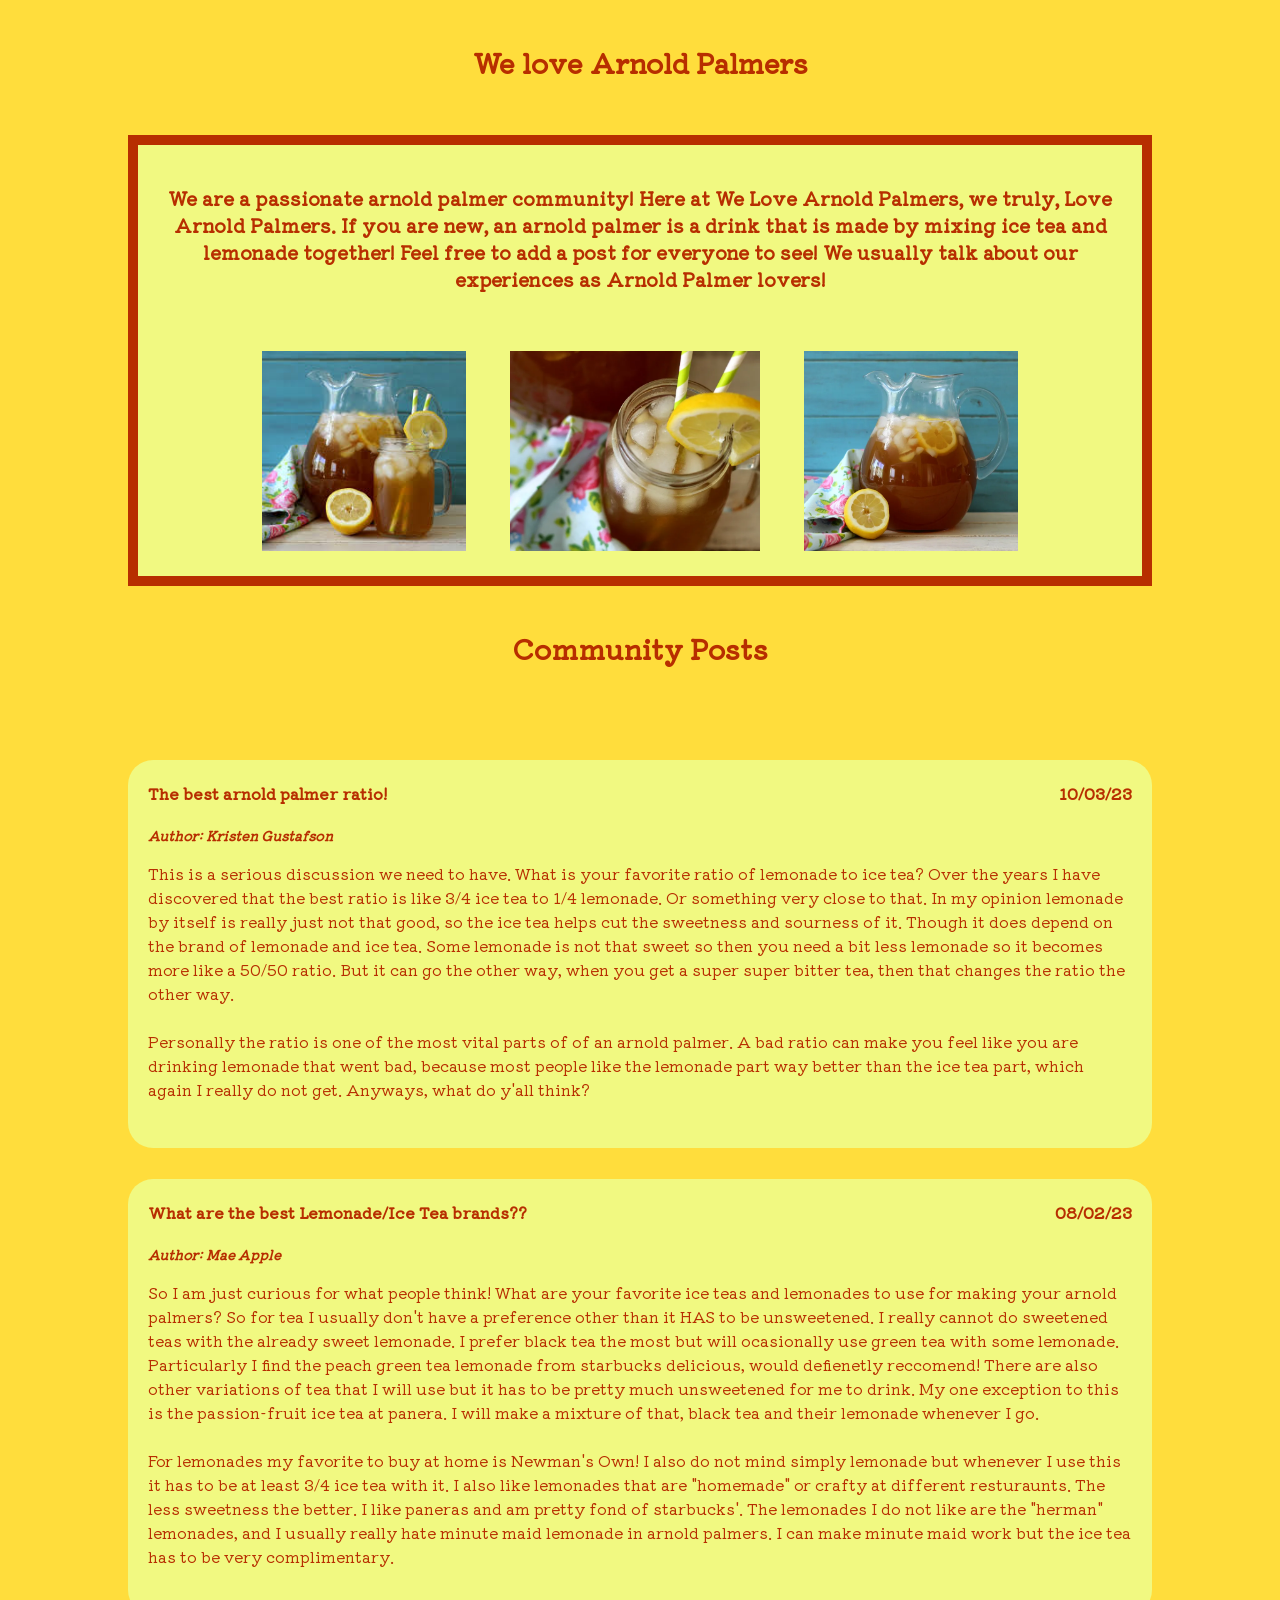
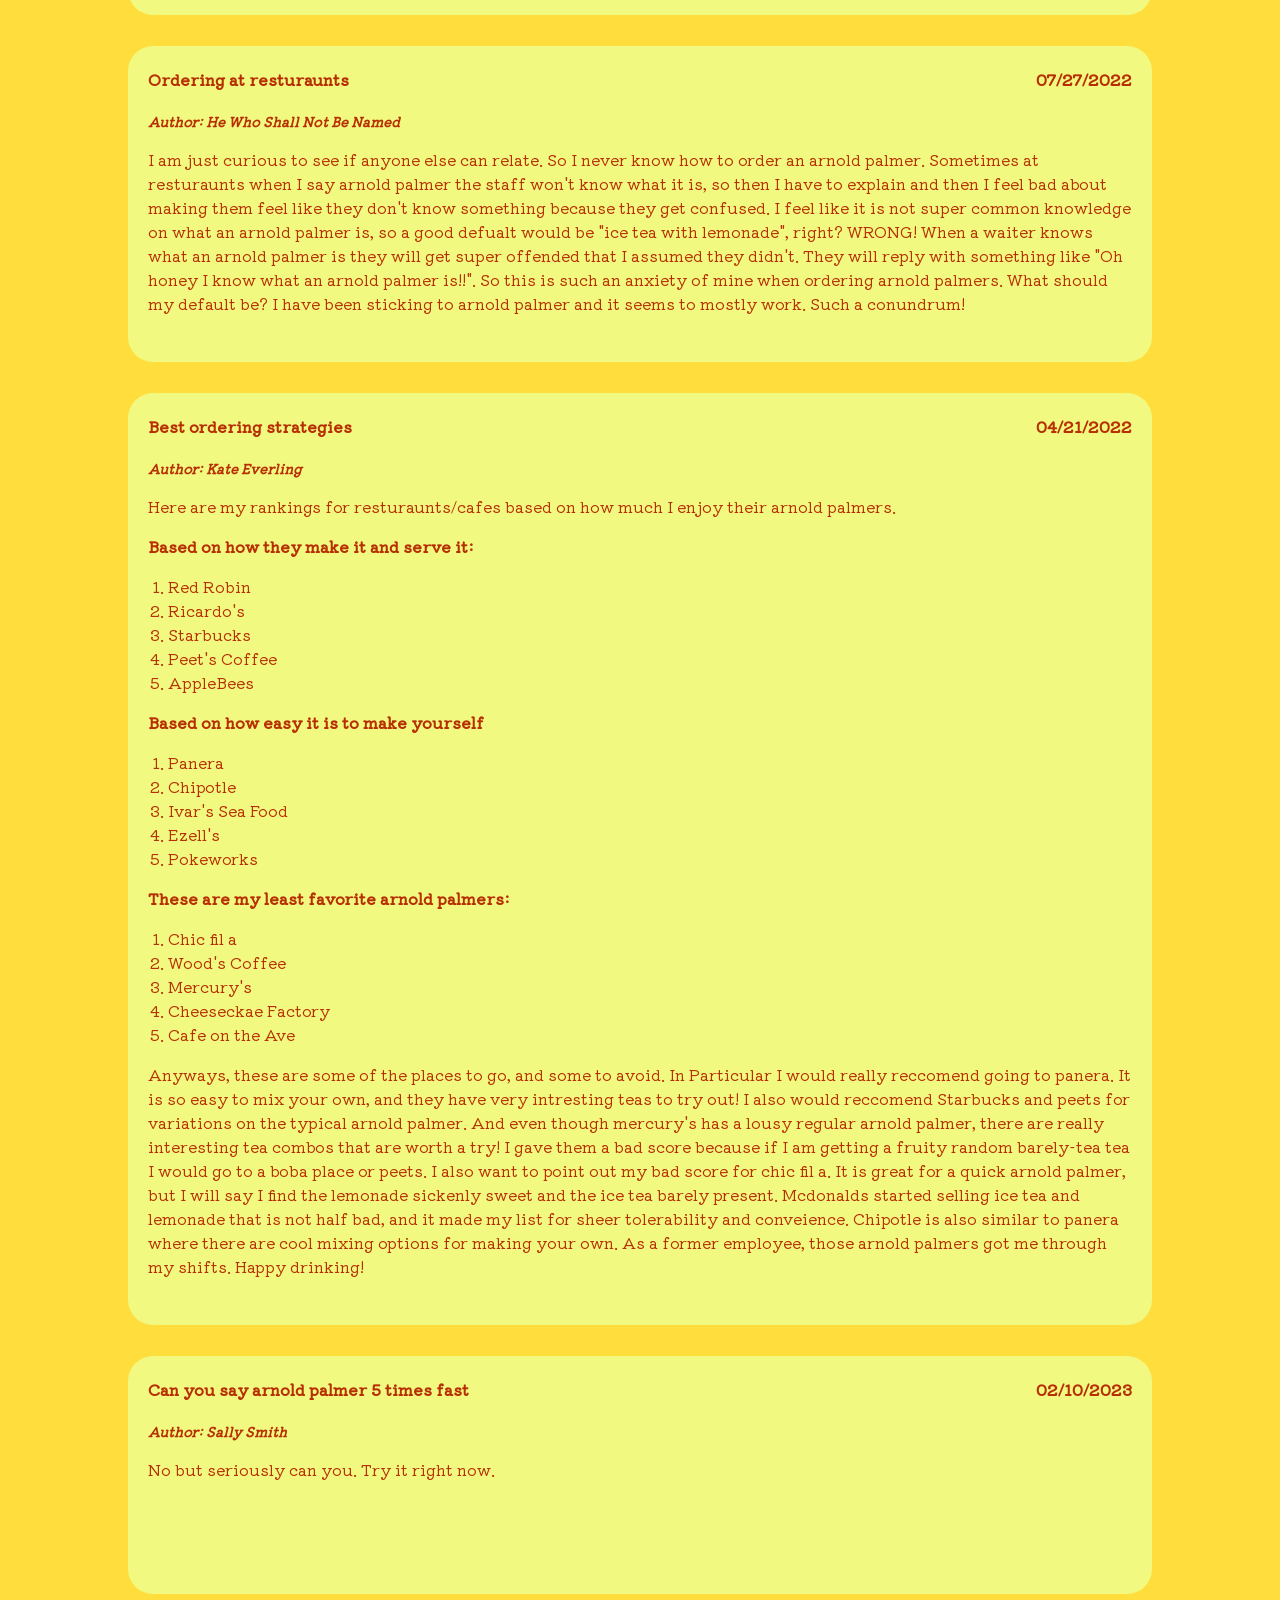
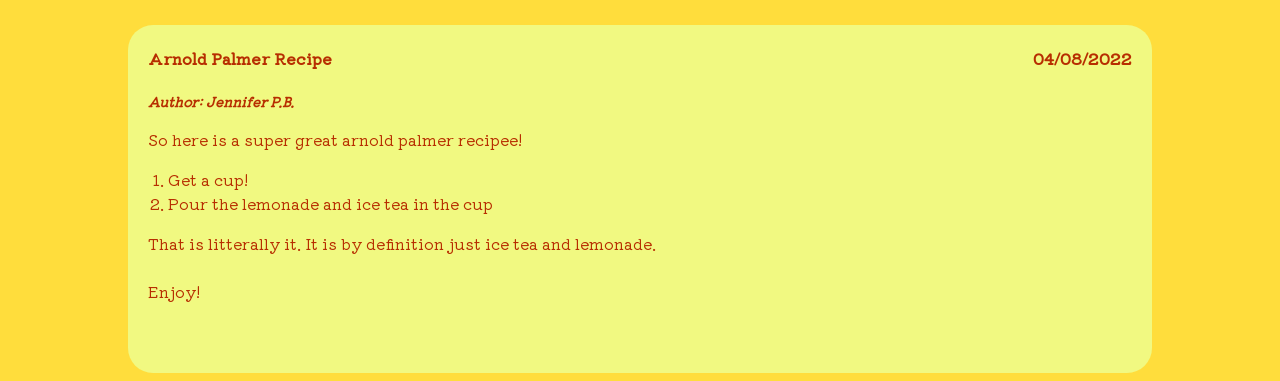
==== index.html @ 38d251b2 "change to index html to publish" ====
<!DOCTYPE html>

<!--
***
Kristen Gustafson
October 2nd 2023
Section AC Elias Belzberg and Kasten Dylan Welsh

This is a page that is supposed to represent a
community blog about arnold palmers. There are
posts from different authors. Each post will
have the date it was posted, the title and
the autho rname
***
-->

<html lang="en">
  <head>
    <meta charset="utf-8">
    <link rel="stylesheet" href="styles.css">
    <link rel="stylesheet" href="https://fonts.googleapis.com/css?family=Kiwi+Maru">
    <title>CP1</title>
  </head>
  <body>
    <header>
      <section id="title-section">
        <h1> We love Arnold Palmers </h1>
      </section>

      <section id="description">
        <h3>
          We are a passionate arnold palmer community! Here at We Love
          Arnold Palmers, we truly, Love Arnold Palmers. If you are new,
          an arnold palmer is a drink that is made by mixing ice tea and lemonade
          together! Feel free to add a post for everyone to see! We usually
          talk about our experiences as Arnold Palmer lovers!
        </h3>
        <!--
          Image Citation
          Author: Jennifer
          https://www.peanutbutterandpeppers.com/2016/05/18/arnold-palmer-drink-low-calorie/
        -->
        <img src="drink1.jpg" alt="Arnold palmer drink" class="picture">
        <img src="drink3.jpg" alt="Arnold palmer drink" class="picture">
        <img src="drink2.jpg" alt="Arnold palmer drink" class="picture">
      </section>
    </header>
    <main>
      <section id="community-title">
        <h2>Community Posts</h2>
      </section>

      <section class="blog-post">
        <article class="blog-title-date">
          <h4>The best arnold palmer ratio!</h4>
          <h4>10/03/23</h4>
        </article>
        <h5><em>Author: Kristen Gustafson</em></h5>
        <p>
          This is a serious discussion we need to have. What is your favorite ratio
          of lemonade to ice tea? Over the years I have discovered that the best ratio
          is like 3/4 ice tea to 1/4 lemonade. Or something very close to that. In my
          opinion lemonade by itself is really just not that good, so the ice tea helps
          cut the sweetness and sourness of it. Though it does depend on the brand of
          lemonade and ice tea. Some lemonade is not that sweet so then you need a bit
          less lemonade so it becomes more like a 50/50 ratio. But it can go the other way,
          when you get a super super bitter tea, then that changes the ratio the other way.
          <br>
          <br>
          Personally the ratio is one of the most vital parts of of an arnold palmer.
          A bad ratio can make you feel like you are drinking lemonade that went bad, because
          most people like the lemonade part way better than the ice tea part, which again I really
          do not get. Anyways, what do y'all think?
        </p>
      </section>

      <section class="blog-post">
        <article class="blog-title-date">
          <h4>What are the best Lemonade/Ice Tea brands??</h4>
          <h4>08/02/23</h4>
        </article>
        <h5><em>Author: Mae Apple</em></h5>
        <p>
          So I am just curious for what people think! What are your favorite ice teas and
          lemonades to use for making your arnold palmers? So for tea I usually don't have a
          preference other than it HAS to be unsweetened. I really cannot do sweetened teas with
          the already sweet lemonade. I prefer black tea the most but will ocasionally use
          green tea with some lemonade. Particularly I find the peach green tea lemonade
          from starbucks delicious, would defienetly reccomend! There are also other variations
          of tea that I will use but it has to be pretty much unsweetened for me to drink. My
          one exception to this is the passion-fruit ice tea at panera. I will make a mixture
          of that, black tea and their lemonade whenever I go.
          <br>
          <br>
          For lemonades my favorite to buy at home is Newman's Own! I also do not mind simply
          lemonade but whenever I use this it has to be at least 3/4 ice tea with it. I also like
          lemonades that are "homemade" or crafty at different resturaunts. The less sweetness
          the better. I like paneras and am pretty fond of starbucks'. The lemonades I do not like
          are the "herman" lemonades, and I usually really hate minute maid lemonade in arnold
          palmers. I can make minute maid work but the ice tea has to be very complimentary.
        </p>
      </section>

      <section class="blog-post">
        <article class="blog-title-date">
          <h4>Ordering at resturaunts</h4>
          <h4>07/27/2022</h4>
        </article>
        <h5><em>Author: He Who Shall Not Be Named</em></h5>
        <p>
          I am just curious to see if anyone else can relate. So I never know how to order an
          arnold palmer. Sometimes at resturaunts when I say arnold palmer the staff won't
          know what it is, so then I have to explain and then I feel bad about making them feel
          like they don't know something because they get confused. I feel like it is not super
          common knowledge on what an arnold palmer is, so a good defualt would be "ice tea
          with lemonade", right? WRONG! When a waiter knows what an arnold palmer
          is they will get super offended that I assumed they didn't. They will reply with
          something like "Oh honey I know what an arnold palmer is!!". So this is such
          an anxiety of mine when ordering arnold palmers. What should my default be? I have
          been sticking to arnold palmer and it seems to mostly work. Such a conundrum!
        </p>
      </section>

      <section class="blog-post">
        <article class="blog-title-date">
          <h4>Best ordering strategies</h4>
          <h4>04/21/2022</h4>
        </article>
        <h5><em>Author: Kate Everling</em></h5>
        <p>
          Here are my rankings for resturaunts/cafes based on how much I enjoy
          their arnold palmers.
        </p>
        <p><strong>Based on how they make it and serve it:</strong></p>
        <ol>
          <li>Red Robin</li>
          <li>Ricardo's</li>
          <li>Starbucks</li>
          <li>Peet's Coffee</li>
          <li>AppleBees</li>
        </ol>

        <p><strong>Based on how easy it is to make yourself</strong></p>
        <ol>
          <li>Panera</li>
          <li>Chipotle</li>
          <li>Ivar's Sea Food</li>
          <li>Ezell's</li>
          <li>Pokeworks</li>
        </ol>

        <p><strong>These are my least favorite arnold palmers:</strong></p>
        <ol>
          <li>Chic fil a</li>
          <li>Wood's Coffee</li>
          <li>Mercury's</li>
          <li>Cheeseckae Factory</li>
          <li>Cafe on the Ave</li>
        </ol>

        <p>
          Anyways, these are some of the places to go, and some to avoid. In Particular
          I would really reccomend going to panera. It is so easy to mix your own, and
          they have very intresting teas to try out! I also would reccomend Starbucks and
          peets for variations on the typical arnold palmer. And even though mercury's has
          a lousy regular arnold palmer, there are really interesting tea combos that
          are worth a try! I gave them a bad score because if I am getting a fruity
          random barely-tea tea I would go to a boba place or peets. I also want to
          point out my bad score for chic fil a. It is great for a quick arnold palmer,
          but I will say I find the lemonade sickenly sweet and the ice tea
          barely present. Mcdonalds started selling ice tea and lemonade that is not
          half bad, and it made my list for sheer tolerability and conveience. Chipotle is
          also similar to panera where there are cool mixing options for making
          your own. As a former employee, those arnold palmers got me through
          my shifts. Happy drinking!
        </p>
      </section>

      <section class="blog-post">
        <article class="blog-title-date">
          <h4>Can you say arnold palmer 5 times fast</h4>
          <h4>02/10/2023</h4>
        </article>
        <h5><em>Author: Sally Smith </em></h5>
        <p>No but seriously can you. Try it right now.</p>
      </section>

      <section class="blog-post">
        <article class="blog-title-date">
          <h4>Arnold Palmer Recipe</h4>
          <h4>04/08/2022</h4>
        </article>
        <h5><em>Author: Jennifer P.B.</em></h5>
        <p>So here is a super great arnold palmer recipee!</p>
        <ol>
          <li> Get a cup! </li>
          <li> Pour the lemonade and ice tea in the cup</li>
        </ol>
        <p>
          That is litterally it. It is by definition just ice tea and lemonade.
          <br>
          <br>
          Enjoy!
        </p>
      </section>
    </main>
  </body>
</html>
---- styles.css ----
/*
  Kristen Gustafson
  October 2nd 2023
  Section AC Elias Belzberg and Kasten Dylan Welsh

  This is a CSS styling file to provide style rules
  for two html files. This file styles "about" and
  "blog". There is a orange and yellow color theme
  throughout both of these pages.
*/
body {
  background-color: #FFDD3C;
  font-family: "Kiwi Maru", sans-serif;
  margin-left: auto;
  margin-right: auto;
  width: 80%;
  color: #B72E00;
}

img {
  height: 200px;
}

h4, h5, p {
  padding-left: 2%;
  padding-right: 2%;
}

h5 {
  margin: 0%;
}

main, .blog-title-date {
  display: flex;
  flex-direction: column;
  flex-wrap: wrap;
}

h3, h1, h2, .picture {
  padding: 2%;
}

.blog-post {
  border-radius: 25px;
  margin-top: 3%;
  padding-bottom: 3%;
}

.blog-title-date {
  flex-direction: row;
  justify-content: space-between;
  padding-bottom: 0%;
}

#description, .blog-post {
  background-color: #F1F981;
}

#title-section, #description, #community-title {
  text-align: center;
}

#description {
  font-size: medium;
  border-style: solid;
  border-width: 10px;
  border-color: #B72E00;
}

#community-title, #title-section {
  font-size: large;
  padding-bottom: 1%;
}
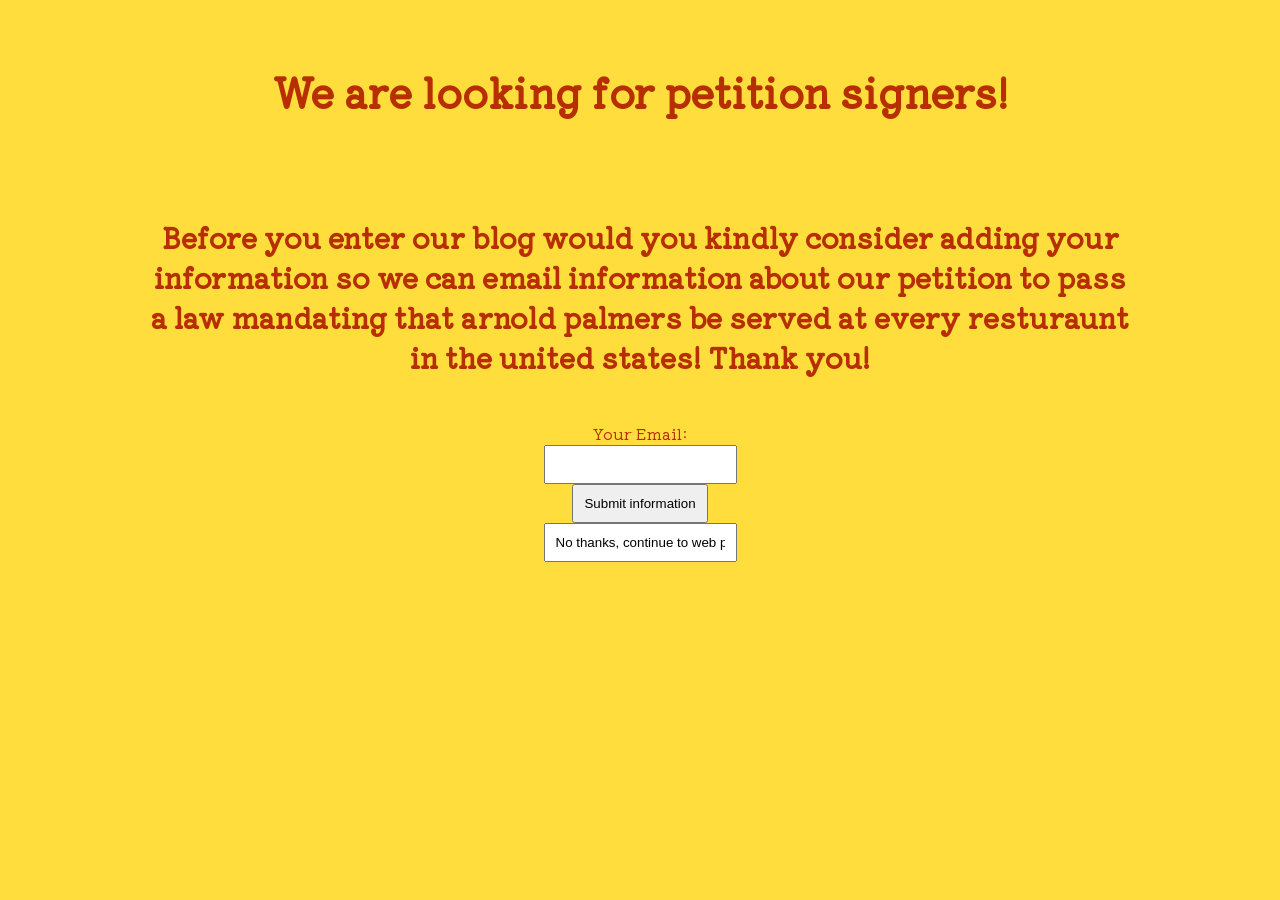
==== commit d1bd5db7: "Ok js version core" ====
--- a/index.html
+++ b/index.html
@@ -17,16 +17,33 @@
 <html lang="en">
   <head>
     <meta charset="utf-8">
+    <script src="index.js"></script>
     <link rel="stylesheet" href="styles.css">
     <link rel="stylesheet" href="https://fonts.googleapis.com/css?family=Kiwi+Maru">
-    <title>CP1</title>
+    <title> Blog </title>
   </head>
   <body>
+    <section id="petition">
+      <h1>
+        We are looking for petition signers!
+      </h1>
+      <h2>
+        Before you enter our blog would you kindly consider
+        adding your information so we can email information
+        about our petition to pass a law mandating that arnold
+        palmers be served at every resturaunt in the
+        united states! Thank you!
+      </h2>
+      <label for="author">Your Email: </label>
+      <input type="text" name="Author's Name">
+      <input class="petition-btn" type="submit" value="Submit information">
+      <input class="petition-btn" value="No thanks, continue to web page!">
+
+    </section>
     <header>
-      <section id="title-section">
-        <h1> We love Arnold Palmers </h1>
-      </section>
-
+      <h1> We love Arnold Palmers </h1>
+    </header>
+    <main>
       <section id="description">
         <h3>
           We are a passionate arnold palmer community! Here at We Love
@@ -44,165 +61,198 @@
         <img src="drink3.jpg" alt="Arnold palmer drink" class="picture">
         <img src="drink2.jpg" alt="Arnold palmer drink" class="picture">
       </section>
-    </header>
-    <main>
-      <section id="community-title">
-        <h2>Community Posts</h2>
-      </section>
-
-      <section class="blog-post">
-        <article class="blog-title-date">
-          <h4>The best arnold palmer ratio!</h4>
-          <h4>10/03/23</h4>
+
+      <section id="input-section">
+        <h2>Contribute!</h2>
+        <textarea rows="15" cols="50" id="textbox">
+          Write what on your mind!
+        </textarea>
+        <article>
+          <label for="author">Author's name:</label>
+          <input type="text" id="author" name="Author's Name">
+          <br>
+          <label for="title">Title:</label>
+          <input type="text" id="title" name="Title">
         </article>
-        <h5><em>Author: Kristen Gustafson</em></h5>
-        <p>
-          This is a serious discussion we need to have. What is your favorite ratio
-          of lemonade to ice tea? Over the years I have discovered that the best ratio
-          is like 3/4 ice tea to 1/4 lemonade. Or something very close to that. In my
-          opinion lemonade by itself is really just not that good, so the ice tea helps
-          cut the sweetness and sourness of it. Though it does depend on the brand of
-          lemonade and ice tea. Some lemonade is not that sweet so then you need a bit
-          less lemonade so it becomes more like a 50/50 ratio. But it can go the other way,
-          when you get a super super bitter tea, then that changes the ratio the other way.
-          <br>
-          <br>
-          Personally the ratio is one of the most vital parts of of an arnold palmer.
-          A bad ratio can make you feel like you are drinking lemonade that went bad, because
-          most people like the lemonade part way better than the ice tea part, which again I really
-          do not get. Anyways, what do y'all think?
-        </p>
-      </section>
-
-      <section class="blog-post">
-        <article class="blog-title-date">
-          <h4>What are the best Lemonade/Ice Tea brands??</h4>
-          <h4>08/02/23</h4>
-        </article>
-        <h5><em>Author: Mae Apple</em></h5>
-        <p>
-          So I am just curious for what people think! What are your favorite ice teas and
-          lemonades to use for making your arnold palmers? So for tea I usually don't have a
-          preference other than it HAS to be unsweetened. I really cannot do sweetened teas with
-          the already sweet lemonade. I prefer black tea the most but will ocasionally use
-          green tea with some lemonade. Particularly I find the peach green tea lemonade
-          from starbucks delicious, would defienetly reccomend! There are also other variations
-          of tea that I will use but it has to be pretty much unsweetened for me to drink. My
-          one exception to this is the passion-fruit ice tea at panera. I will make a mixture
-          of that, black tea and their lemonade whenever I go.
-          <br>
-          <br>
-          For lemonades my favorite to buy at home is Newman's Own! I also do not mind simply
-          lemonade but whenever I use this it has to be at least 3/4 ice tea with it. I also like
-          lemonades that are "homemade" or crafty at different resturaunts. The less sweetness
-          the better. I like paneras and am pretty fond of starbucks'. The lemonades I do not like
-          are the "herman" lemonades, and I usually really hate minute maid lemonade in arnold
-          palmers. I can make minute maid work but the ice tea has to be very complimentary.
-        </p>
-      </section>
-
-      <section class="blog-post">
-        <article class="blog-title-date">
-          <h4>Ordering at resturaunts</h4>
-          <h4>07/27/2022</h4>
-        </article>
-        <h5><em>Author: He Who Shall Not Be Named</em></h5>
-        <p>
-          I am just curious to see if anyone else can relate. So I never know how to order an
-          arnold palmer. Sometimes at resturaunts when I say arnold palmer the staff won't
-          know what it is, so then I have to explain and then I feel bad about making them feel
-          like they don't know something because they get confused. I feel like it is not super
-          common knowledge on what an arnold palmer is, so a good defualt would be "ice tea
-          with lemonade", right? WRONG! When a waiter knows what an arnold palmer
-          is they will get super offended that I assumed they didn't. They will reply with
-          something like "Oh honey I know what an arnold palmer is!!". So this is such
-          an anxiety of mine when ordering arnold palmers. What should my default be? I have
-          been sticking to arnold palmer and it seems to mostly work. Such a conundrum!
-        </p>
-      </section>
-
-      <section class="blog-post">
-        <article class="blog-title-date">
-          <h4>Best ordering strategies</h4>
-          <h4>04/21/2022</h4>
-        </article>
-        <h5><em>Author: Kate Everling</em></h5>
-        <p>
-          Here are my rankings for resturaunts/cafes based on how much I enjoy
-          their arnold palmers.
-        </p>
-        <p><strong>Based on how they make it and serve it:</strong></p>
-        <ol>
-          <li>Red Robin</li>
-          <li>Ricardo's</li>
-          <li>Starbucks</li>
-          <li>Peet's Coffee</li>
-          <li>AppleBees</li>
-        </ol>
-
-        <p><strong>Based on how easy it is to make yourself</strong></p>
-        <ol>
-          <li>Panera</li>
-          <li>Chipotle</li>
-          <li>Ivar's Sea Food</li>
-          <li>Ezell's</li>
-          <li>Pokeworks</li>
-        </ol>
-
-        <p><strong>These are my least favorite arnold palmers:</strong></p>
-        <ol>
-          <li>Chic fil a</li>
-          <li>Wood's Coffee</li>
-          <li>Mercury's</li>
-          <li>Cheeseckae Factory</li>
-          <li>Cafe on the Ave</li>
-        </ol>
-
-        <p>
-          Anyways, these are some of the places to go, and some to avoid. In Particular
-          I would really reccomend going to panera. It is so easy to mix your own, and
-          they have very intresting teas to try out! I also would reccomend Starbucks and
-          peets for variations on the typical arnold palmer. And even though mercury's has
-          a lousy regular arnold palmer, there are really interesting tea combos that
-          are worth a try! I gave them a bad score because if I am getting a fruity
-          random barely-tea tea I would go to a boba place or peets. I also want to
-          point out my bad score for chic fil a. It is great for a quick arnold palmer,
-          but I will say I find the lemonade sickenly sweet and the ice tea
-          barely present. Mcdonalds started selling ice tea and lemonade that is not
-          half bad, and it made my list for sheer tolerability and conveience. Chipotle is
-          also similar to panera where there are cool mixing options for making
-          your own. As a former employee, those arnold palmers got me through
-          my shifts. Happy drinking!
-        </p>
-      </section>
-
-      <section class="blog-post">
-        <article class="blog-title-date">
-          <h4>Can you say arnold palmer 5 times fast</h4>
-          <h4>02/10/2023</h4>
-        </article>
-        <h5><em>Author: Sally Smith </em></h5>
-        <p>No but seriously can you. Try it right now.</p>
-      </section>
-
-      <section class="blog-post">
-        <article class="blog-title-date">
-          <h4>Arnold Palmer Recipe</h4>
-          <h4>04/08/2022</h4>
-        </article>
-        <h5><em>Author: Jennifer P.B.</em></h5>
-        <p>So here is a super great arnold palmer recipee!</p>
-        <ol>
-          <li> Get a cup! </li>
-          <li> Pour the lemonade and ice tea in the cup</li>
-        </ol>
-        <p>
-          That is litterally it. It is by definition just ice tea and lemonade.
-          <br>
-          <br>
-          Enjoy!
-        </p>
+        <input id="btn-post" type="submit" value="POST">
+      </section>
+
+      <section id="games">
+        <h2> Games </h2>
+        <h3> Press on the drink for an interactive game! </h3>
+        <!--
+          Image Citation
+          Author: Surabhi
+          https://www.cleanpng.com/png-coca-cola-clip-art-portable-network-graphics-drink-7179466/
+        -->
+        <a href="fountainstation.html"><img src="arnoldbtn.png" alt="Arnold palmer drink"></a>
+      </section>
+
+      <h2>Community Posts</h2>
+      <section id="blog-posts-section">
+        <section class="blog-post">
+          <article class="blog-title-date">
+            <h4>The best arnold palmer ratio!</h4>
+            <h4>10/03/23</h4>
+          </article>
+          <h5><em>Author: Kristen Gustafson</em></h5>
+          <p>
+            This is a serious discussion we need to
+            have. What is your favorite ratio
+            of lemonade to ice tea? Over the years
+            I have discovered that the best ratio
+            is like 3/4 ice tea to 1/4 lemonade.
+            Or something very close to that. In my
+            opinion lemonade by itself is really
+            just not that good, so the ice tea helps
+            cut the sweetness and sourness of it.
+            Though it does depend on the brand of
+            lemonade and ice tea. Some lemonade is
+            not that sweet so then you need a bit
+            less lemonade so it becomes more like a
+            50/50 ratio. But it can go the other way,
+            when you get a super super bitter tea,
+            then that changes the ratio the other way.
+            <br>
+            <br>
+            Personally the ratio is one of the most vital parts of of an arnold palmer.
+            A bad ratio can make you feel like you are drinking lemonade that
+            went bad, because most people like the lemonade part way better
+            than the ice tea part, which again I really
+            do not get. Anyways, what do y'all think?
+          </p>
+        </section>
+
+        <section class="blog-post">
+          <article class="blog-title-date">
+            <h4>What are the best Lemonade/Ice Tea brands??</h4>
+            <h4>08/02/23</h4>
+          </article>
+          <h5><em>Author: Mae Apple</em></h5>
+          <p>
+            So I am just curious for what people think! What are your favorite ice teas and
+            lemonades to use for making your arnold palmers? So for tea I usually don't have a
+            preference other than it HAS to be unsweetened. I really cannot do sweetened teas with
+            the already sweet lemonade. I prefer black tea the most but will ocasionally use
+            green tea with some lemonade. Particularly I find the peach green tea lemonade
+            from starbucks delicious, would defienetly reccomend! There are also other variations
+            of tea that I will use but it has to be pretty much unsweetened for me to drink. My
+            one exception to this is the passion-fruit ice tea at panera. I will make a mixture
+            of that, black tea and their lemonade whenever I go.
+            <br>
+            <br>
+            For lemonades my favorite to buy at home is Newman's Own! I also do not mind simply
+            lemonade but whenever I use this it has to be at least 3/4 ice tea with it. I also like
+            lemonades that are "homemade" or crafty at different resturaunts. The less sweetness
+            the better. I like paneras and am pretty fond of starbucks'. The lemonades I do not like
+            are the "herman" lemonades, and I usually really hate minute maid lemonade in arnold
+            palmers. I can make minute maid work but the ice tea has to be very complimentary.
+          </p>
+        </section>
+
+        <section class="blog-post">
+          <article class="blog-title-date">
+            <h4>Ordering at resturaunts</h4>
+            <h4>07/27/2022</h4>
+          </article>
+          <h5><em>Author: Annika Halvorson</em></h5>
+          <p>
+            I am just curious to see if anyone else can relate. So I never know how to order an
+            arnold palmer. Sometimes at resturaunts when I say arnold palmer the staff won't
+            know what it is, so then I have to explain and then I feel bad about making them feel
+            like they don't know something because they get confused. I feel like it is not super
+            common knowledge on what an arnold palmer is, so a good defualt would be "ice tea
+            with lemonade", right? WRONG! When a waiter knows what an arnold palmer
+            is they will get super offended that I assumed they didn't. They will reply with
+            something like "Oh honey I know what an arnold palmer is!!". So this is such
+            an anxiety of mine when ordering arnold palmers. What should my default be? I have
+            been sticking to arnold palmer and it seems to mostly work. Such a conundrum!
+          </p>
+        </section>
+        <section class="blog-post">
+          <article class="blog-title-date">
+            <h4>Best ordering strategies</h4>
+            <h4>04/21/2022</h4>
+          </article>
+          <h5><em>Author: Kate Everling</em></h5>
+          <p>
+            Here are my rankings for resturaunts/cafes based on how much I enjoy
+            their arnold palmers.
+          </p>
+          <p><strong>Based on how they make it and serve it:</strong></p>
+          <ol>
+            <li>Red Robin</li>
+            <li>Ricardo's</li>
+            <li>Starbucks</li>
+            <li>Peet's Coffee</li>
+            <li>AppleBees</li>
+          </ol>
+          <p><strong>Based on how easy it is to make yourself</strong></p>
+          <ol>
+            <li>Panera</li>
+            <li>Chipotle</li>
+            <li>Ivar's Sea Food</li>
+            <li>Ezell's</li>
+            <li>Pokeworks</li>
+          </ol>
+          <p><strong>These are my least favorite arnold palmers:</strong></p>
+          <ol>
+            <li>Chic fil a</li>
+            <li>Wood's Coffee</li>
+            <li>Mercury's</li>
+            <li>Cheeseckae Factory</li>
+            <li>Cafe on the Ave</li>
+          </ol>
+          <p>
+            Anyways, these are some of the places to go, and some to avoid. In Particular
+            I would really reccomend going to panera. It is so easy to mix your own, and
+            they have very intresting teas to try out! I also would reccomend Starbucks and
+            peets for variations on the typical arnold palmer. And even though mercury's has
+            a lousy regular arnold palmer, there are really interesting tea combos that
+            are worth a try! I gave them a bad score because if I am getting a fruity
+            random barely-tea tea I would go to a boba place or peets. I also want to
+            point out my bad score for chic fil a. It is great for a quick arnold palmer,
+            but I will say I find the lemonade sickenly sweet and the ice tea
+            barely present. Mcdonalds started selling ice tea and lemonade that is not
+            half bad, and it made my list for sheer tolerability and conveience. Chipotle is
+            also similar to panera where there are cool mixing options for making
+            your own. As a former employee, those arnold palmers got me through
+            my shifts. Happy drinking!
+          </p>
+        </section>
+
+        <section class="blog-post">
+          <article class="blog-title-date">
+            <h4>Can you say arnold palmer 5 times fast</h4>
+            <h4>02/10/2023</h4>
+          </article>
+          <h5><em>Author: Sally Smith </em></h5>
+          <p>No but seriously can you. Try it right now.</p>
+        </section>
+
+        <section class="blog-post">
+          <article class="blog-title-date">
+            <h4>Arnold Palmer Recipe</h4>
+            <h4>04/08/2022</h4>
+          </article>
+          <h5><em>Author: Jennifer P.B.</em></h5>
+          <p>So here is a super great arnold palmer recipee!</p>
+          <ol>
+            <li> Get a cup! </li>
+            <li> Pour the lemonade and ice tea in the cup</li>
+          </ol>
+          <p>
+            That is litterally it. It is by definition just ice tea and lemonade.
+            <br>
+            <br>
+            Enjoy!
+          </p>
+        </section>
+
       </section>
     </main>
+    <footer>
+      <p> All citations <a href="citations.html"> here </a> or in source code </p>
+    </footer>
   </body>
 </html>
--- a/styles.css
+++ b/styles.css
@@ -4,8 +4,8 @@
   Section AC Elias Belzberg and Kasten Dylan Welsh
 
   This is a CSS styling file to provide style rules
-  for two html files. This file styles "about" and
-  "blog". There is a orange and yellow color theme
+  for two html files. This file styles "index.html" and
+  "citations.html". There is a orange and yellow color theme
   throughout both of these pages.
 */
 body {
@@ -30,8 +30,15 @@
   margin: 0%;
 }
 
-main, .blog-title-date {
+#petition, #input-section {
+  justify-content: center;
+}
+
+#input-section article, main, .blog-title-date, header, #input-section, #petition, #games {
   display: flex;
+}
+
+main, .blog-title-date, header, #input-section, #petition, #games {
   flex-direction: column;
   flex-wrap: wrap;
 }
@@ -40,10 +47,64 @@
   padding: 2%;
 }
 
+header, #input-section, #petition, #games {
+  align-items: center;
+}
+
+h1 {
+  font-size: 40px;
+}
+
+#input-section {
+  flex-wrap: nowrap;
+  padding: 40px;
+}
+
+#textbox {
+  width: 85%;
+}
+
+#citations, #citations h2 {
+  text-align: left;
+}
+
+#games h2, #games h3 {
+  padding-top: 0px;
+  padding-bottom: 0px;
+}
+
+#input-section label {
+  margin-top: 30px;
+}
+
+input {
+  padding: 10px;
+}
+
+textarea {
+  font-family: inherit;
+  font-size: 18px;
+}
+
+#input-section article input {
+  margin: 20px;
+}
+
 .blog-post {
-  border-radius: 25px;
   margin-top: 3%;
   padding-bottom: 3%;
+}
+
+#btn-post {
+  background-color: #B72E00;
+  color: #F1F981;
+  margin-top: 30px;
+  width: 400px;
+  height: 30px;
+}
+
+#btn-post, .blog-post {
+  border-radius: 25px;
 }
 
 .blog-title-date {
@@ -56,18 +117,20 @@
   background-color: #F1F981;
 }
 
-#title-section, #description, #community-title {
+#title-section, #description, h2, h1 {
   text-align: center;
 }
 
 #description {
   font-size: medium;
-  border-style: solid;
-  border-width: 10px;
-  border-color: #B72E00;
+  border: solid 10px #B72E00;
 }
 
-#community-title, #title-section {
+#title-section {
   font-size: large;
   padding-bottom: 1%;
+}
+
+h2 {
+  font-size: 28px;
 }
